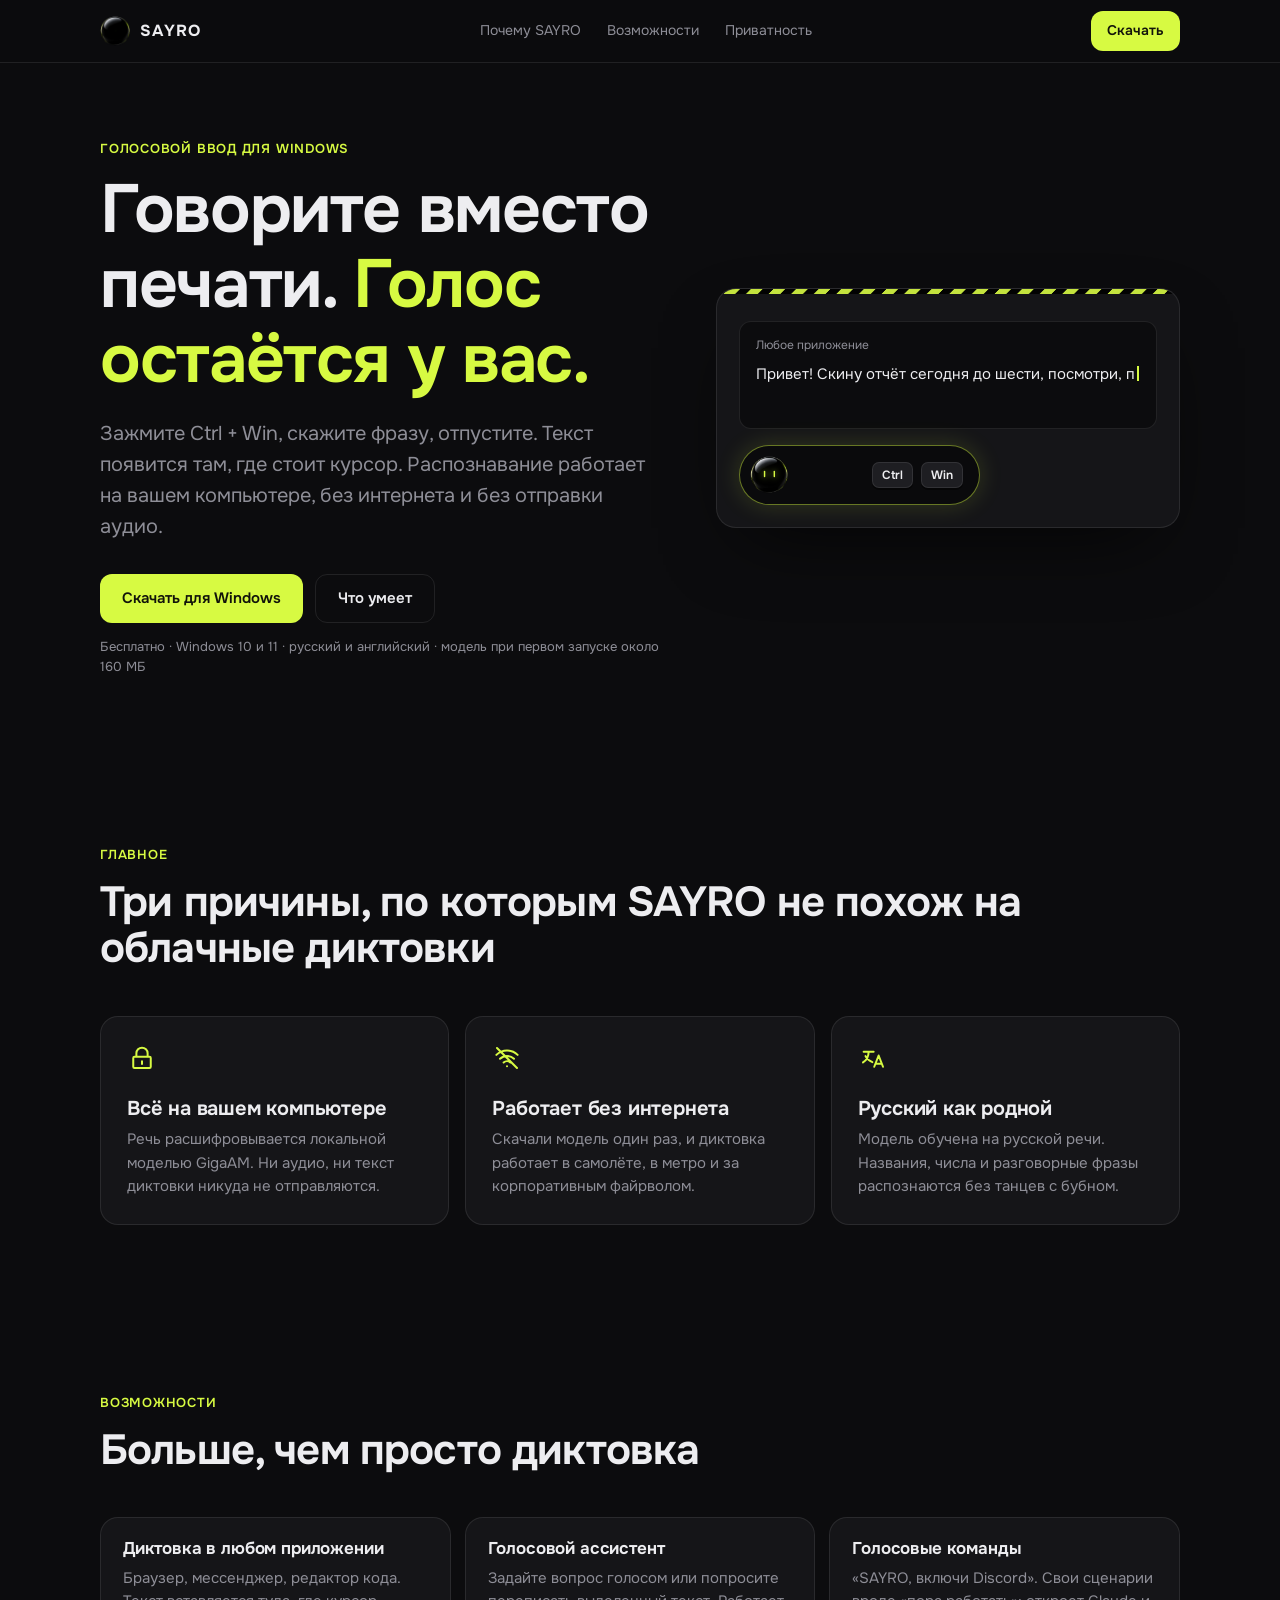
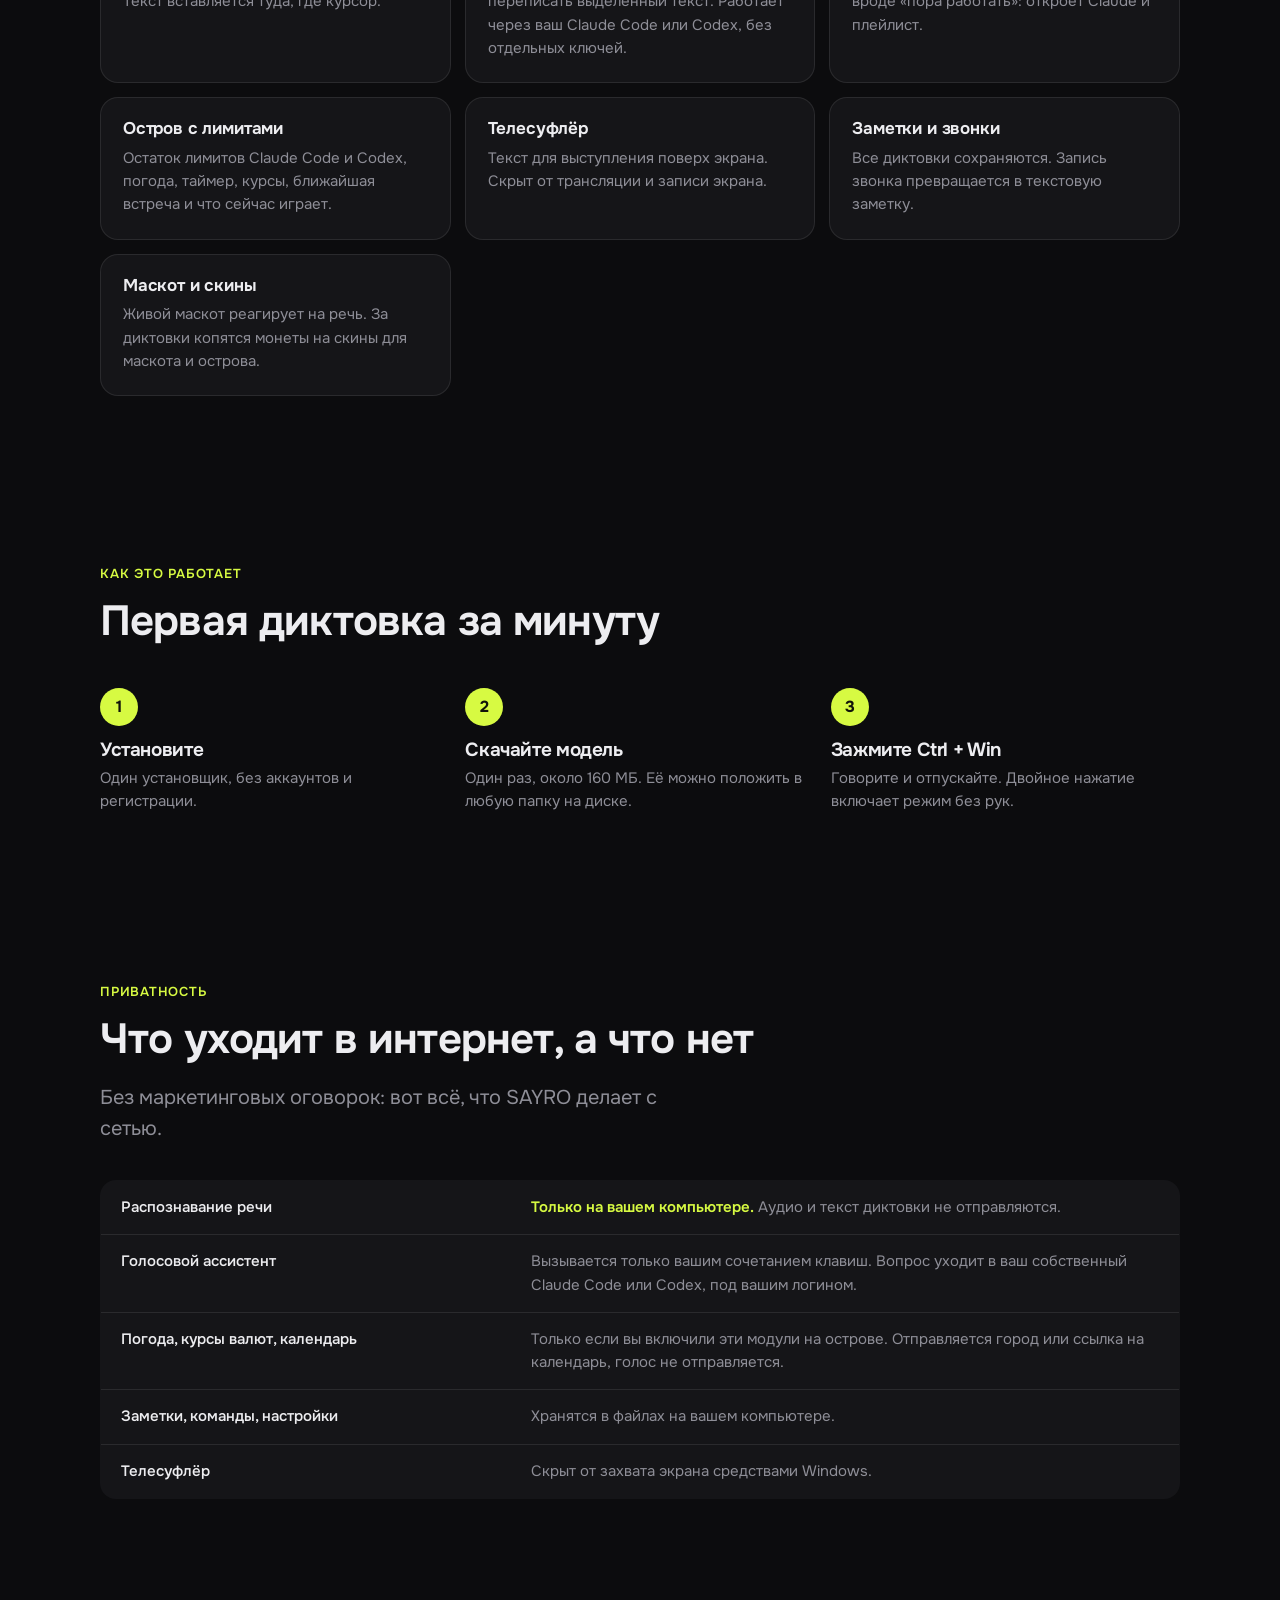
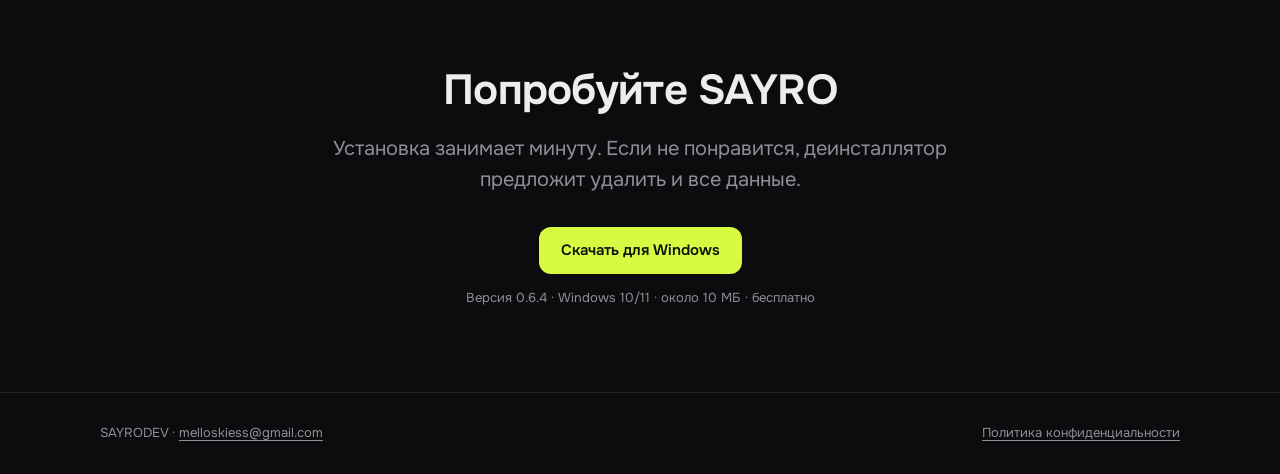
==== index.html @ d0d59bbf "SAYRO site 0.6.4" ====
<!doctype html>
<html lang="ru">
<head>
<meta charset="utf-8" />
<meta name="viewport" content="width=device-width, initial-scale=1" />
<title>SAYRO: голосовой ввод, который остаётся на вашем компьютере</title>
<meta name="description" content="Диктуйте в любом приложении Windows. Распознавание речи работает локально, без интернета, русский язык из коробки." />
<link rel="icon" href="orb.webp" />
<style>
  @font-face { font-family: Onest; font-weight: 100 900; font-display: swap; src: url(fonts/onest-cyrillic-wght-normal.woff2) format("woff2"); unicode-range: U+0301, U+0400-045F, U+0490-0491, U+04B0-04B1, U+2116; }
  @font-face { font-family: Onest; font-weight: 100 900; font-display: swap; src: url(fonts/onest-latin-wght-normal.woff2) format("woff2"); unicode-range: U+0000-00FF, U+0131, U+0152-0153, U+02BB-02BC, U+02C6, U+02DA, U+02DC, U+2000-206F, U+20AC, U+2122, U+2191, U+2193, U+2212, U+2215, U+FEFF, U+FFFD; }
  :root {
    --ink: #0c0c0e; --ink-2: #151518; --ink-3: #1e1e22; --line: rgba(255,255,255,.09);
    --text: #ededf0; --muted: #8e8e97; --lime: #d7fa42;
    --ease: cubic-bezier(.32,.72,0,1);
  }
  * { box-sizing: border-box; margin: 0; }
  html { scroll-behavior: smooth; }
  body { background: var(--ink); color: var(--text); font: 16px/1.55 Onest, system-ui, sans-serif; -webkit-font-smoothing: antialiased; }
  a { color: inherit; text-decoration: none; }
  .wrap { width: min(1080px, 100% - 40px); margin-inline: auto; }
  section { padding: 84px 0; }
  h1, h2, h3 { line-height: 1.1; letter-spacing: -.02em; font-weight: 650; }
  h1 { font-size: clamp(38px, 6.2vw, 68px); }
  h2 { font-size: clamp(28px, 4vw, 42px); }
  .eyebrow { color: var(--lime); font-size: 13px; font-weight: 600; letter-spacing: .06em; text-transform: uppercase; margin-bottom: 14px; }
  .lead { color: var(--muted); font-size: clamp(17px, 2vw, 20px); max-width: 620px; margin-top: 20px; }

  /* top bar */
  header { position: sticky; top: 0; z-index: 10; background: rgba(12,12,14,.8); backdrop-filter: blur(12px); border-bottom: 1px solid var(--line); }
  header .wrap { display: flex; align-items: center; justify-content: space-between; height: 62px; }
  .brand { display: flex; align-items: center; gap: 10px; font-weight: 700; letter-spacing: .08em; }
  .brand img { width: 30px; height: 30px; }
  nav { display: flex; gap: 26px; color: var(--muted); font-size: 14px; }
  nav a:hover { color: var(--text); }
  .btn { display: inline-flex; align-items: center; justify-content: center; gap: 8px; padding: 12px 22px; border-radius: 12px; font-weight: 600; font-size: 15px; background: var(--lime); color: #11130a; transition: transform .2s var(--ease), background .2s; }
  .btn:hover { background: #e2ff62; transform: translateY(-1px); }
  .btn.ghost { background: transparent; color: var(--text); border: 1px solid var(--line); }
  .btn.ghost:hover { background: rgba(255,255,255,.06); }
  header .btn { padding: 9px 16px; font-size: 14px; }

  /* hero */
  .hero { padding-top: 76px; }
  .hero-grid { display: grid; grid-template-columns: 1.1fr .9fr; gap: 48px; align-items: center; }
  .hero h1 em { font-style: normal; color: var(--lime); }
  .cta { display: flex; flex-wrap: wrap; gap: 12px; margin-top: 32px; }
  .fine { color: var(--muted); font-size: 13px; margin-top: 14px; }

  /* the live demo card */
  .demo { position: relative; background: var(--ink-2); border: 1px solid var(--line); border-radius: 20px; padding: 22px; box-shadow: 0 30px 80px -30px rgba(0,0,0,.8); overflow: hidden; }
  .demo::before { content: ""; position: absolute; inset: 0 0 auto 0; height: 5px; background: repeating-linear-gradient(135deg, #000 0 8px, var(--lime) 8px 16px); background-size: 22.6px 22.6px; animation: slide 1s linear infinite; opacity: .9; }
  @keyframes slide { to { background-position: 22.6px 0; } }
  .win { margin-top: 10px; background: var(--ink); border: 1px solid var(--line); border-radius: 12px; padding: 14px 16px; min-height: 108px; font-size: 15px; }
  .win small { display: block; color: var(--muted); font-size: 12px; margin-bottom: 8px; }
  .typed::after { content: ""; display: inline-block; width: 2px; height: 1em; margin-left: 2px; vertical-align: -2px; background: var(--lime); animation: blink 1s steps(1) infinite; }
  @keyframes blink { 50% { opacity: 0; } }
  .pillbar { display: flex; align-items: center; gap: 14px; margin-top: 16px; padding: 10px 16px 10px 10px; border-radius: 999px; background: #0a0a0c; border: 1px solid rgba(215,250,66,.45); box-shadow: 0 0 24px rgba(215,250,66,.16); width: fit-content; }
  .orb { position: relative; width: 38px; height: 38px; background: url(orb.webp) center / contain no-repeat; }
  .orb svg { position: absolute; inset: 0; filter: drop-shadow(0 0 3px #d7fa42); }
  .orb rect { fill: var(--lime); transform-box: fill-box; transform-origin: center; animation: blinkeye 4.8s ease-in-out infinite; }
  @keyframes blinkeye { 0%, 93%, 100% { transform: scaleY(1); } 96% { transform: scaleY(.1); } }
  .wave { display: flex; gap: 4px; align-items: center; height: 26px; }
  .wave i { width: 4px; border-radius: 3px; background: var(--lime); animation: wave 1s ease-in-out infinite; }
  @keyframes wave { 0%, 100% { height: 5px; } 50% { height: 22px; } }
  .keys { display: flex; gap: 8px; margin-left: 4px; }
  kbd { font: 600 12px/1 Onest, sans-serif; padding: 6px 9px; border-radius: 7px; background: var(--ink-3); border: 1px solid var(--line); box-shadow: 0 2px 0 rgba(0,0,0,.5); }

  /* pillars */
  .pillars { display: grid; grid-template-columns: repeat(3, 1fr); gap: 16px; margin-top: 44px; }
  .card { background: var(--ink-2); border: 1px solid var(--line); border-radius: 18px; padding: 26px; transition: border-color .25s var(--ease), transform .25s var(--ease); }
  .card:hover { border-color: rgba(215,250,66,.4); transform: translateY(-3px); }
  .card svg { color: var(--lime); margin-bottom: 18px; }
  .card h3 { font-size: 20px; margin-bottom: 8px; letter-spacing: -.01em; }
  .card p { color: var(--muted); font-size: 15px; }

  /* features */
  .feats { display: grid; grid-template-columns: repeat(auto-fill, minmax(280px, 1fr)); gap: 14px; margin-top: 44px; }
  .feats .card { padding: 22px; }
  .feats h3 { font-size: 17px; }

  /* steps */
  .steps { display: grid; grid-template-columns: repeat(3, 1fr); gap: 16px; margin-top: 44px; counter-reset: s; }
  .step { counter-increment: s; position: relative; padding-top: 52px; }
  .step::before { content: counter(s); position: absolute; top: 0; left: 0; width: 38px; height: 38px; display: grid; place-items: center; border-radius: 50%; background: var(--lime); color: #11130a; font-weight: 700; }
  .step h3 { font-size: 19px; margin-bottom: 6px; }
  .step p { color: var(--muted); font-size: 15px; }

  /* honesty table */
  table { width: 100%; border-collapse: collapse; margin-top: 36px; font-size: 15px; background: var(--ink-2); border: 1px solid var(--line); border-radius: 16px; overflow: hidden; }
  td { padding: 15px 20px; border-top: 1px solid var(--line); vertical-align: top; }
  tr:first-child td { border-top: 0; }
  td:first-child { font-weight: 550; width: 38%; }
  td:last-child { color: var(--muted); }
  .ok { color: var(--lime); font-weight: 600; }

  .plansrow { display: grid; grid-template-columns: repeat(2, 1fr); gap: 16px; margin-top: 36px; max-width: 640px; }
  .plansrow h3 { font-size: 17px; color: var(--muted); font-weight: 600; }
  .plansrow .price { font-size: 38px; font-weight: 650; letter-spacing: -.02em; color: var(--text); margin: 6px 0; }
  .plansrow .best { border-color: rgba(215,250,66,.5); }
  .incl { margin-top: 28px; padding-left: 20px; color: var(--muted); max-width: 640px; }
  .incl li + li { margin-top: 6px; }
  footer a { text-decoration: underline; text-underline-offset: 3px; }
  .final { text-align: center; }
  .final .lead { margin-inline: auto; }
  .final .cta { justify-content: center; }
  footer { border-top: 1px solid var(--line); padding: 30px 0; color: var(--muted); font-size: 13px; }
  footer .wrap { display: flex; justify-content: space-between; gap: 16px; flex-wrap: wrap; }

  .reveal { opacity: 0; transform: translateY(18px); transition: opacity .7s var(--ease), transform .7s var(--ease); }
  .reveal.in { opacity: 1; transform: none; }

  @media (max-width: 860px) {
    .hero-grid, .pillars, .steps, .plansrow { grid-template-columns: 1fr; }
    nav { display: none; }
    section { padding: 60px 0; }
    td:first-child { width: auto; }
  }
  @media (prefers-reduced-motion: reduce) {
    *, *::before { animation: none !important; transition: none !important; }
    .reveal { opacity: 1; transform: none; }
  }
</style>
</head>
<body>
<header>
  <div class="wrap">
    <a class="brand" href="#top"><img src="orb.webp" alt="" />SAYRO</a>
    <nav><a href="#why">Почему SAYRO</a><a href="#features">Возможности</a><a href="#privacy">Приватность</a></nav>
    <a class="btn" href="#download">Скачать</a>
  </div>
</header>

<main id="top">
  <section class="hero">
    <div class="wrap hero-grid">
      <div>
        <p class="eyebrow">Голосовой ввод для Windows</p>
        <h1>Говорите вместо печати. <em>Голос остаётся у вас.</em></h1>
        <p class="lead">Зажмите Ctrl + Win, скажите фразу, отпустите. Текст появится там, где стоит курсор. Распознавание работает на вашем компьютере, без интернета и без отправки аудио.</p>
        <div class="cta">
          <a class="btn" href="#download">Скачать для Windows</a>
          <a class="btn ghost" href="#features">Что умеет</a>
        </div>
        <p class="fine">Бесплатно · Windows 10 и 11 · русский и английский · модель при первом запуске около 160 МБ</p>
      </div>

      <div class="demo" aria-label="Пример диктовки">
        <div class="win"><small>Любое приложение</small><span class="typed" id="typed"></span></div>
        <div class="pillbar">
          <div class="orb"><svg viewBox="0 0 100 100"><rect x="36.4" y="38.6" width="3.8" height="17" rx="1.9"/><rect x="62.1" y="38.6" width="3.8" height="17" rx="1.9"/></svg></div>
          <div class="wave" aria-hidden="true">
            <i style="animation-delay:0s"></i><i style="animation-delay:.12s"></i><i style="animation-delay:.24s"></i><i style="animation-delay:.36s"></i><i style="animation-delay:.24s"></i><i style="animation-delay:.12s"></i><i style="animation-delay:0s"></i>
          </div>
          <div class="keys"><kbd>Ctrl</kbd><kbd>Win</kbd></div>
        </div>
      </div>
    </div>
  </section>

  <section id="why">
    <div class="wrap">
      <p class="eyebrow">Главное</p>
      <h2 class="reveal">Три причины, по которым SAYRO не похож на облачные диктовки</h2>
      <div class="pillars">
        <div class="card reveal">
          <svg width="30" height="30" viewBox="0 0 24 24" fill="none" stroke="currentColor" stroke-width="1.6" stroke-linecap="round" stroke-linejoin="round"><path d="M7.5 11V8.2a4.5 4.5 0 0 1 9 0V11M6 11h12a1 1 0 0 1 1 1v7a1 1 0 0 1-1 1H6a1 1 0 0 1-1-1v-7a1 1 0 0 1 1-1ZM12 14.6v2.2"/></svg>
          <h3>Всё на вашем компьютере</h3>
          <p>Речь расшифровывается локальной моделью GigaAM. Ни аудио, ни текст диктовки никуда не отправляются.</p>
        </div>
        <div class="card reveal">
          <svg width="30" height="30" viewBox="0 0 24 24" fill="none" stroke="currentColor" stroke-width="1.6" stroke-linecap="round" stroke-linejoin="round"><path d="M3.5 9.5a12 12 0 0 1 17 0M6.4 12.6a8 8 0 0 1 11.2 0M9.3 15.6a4 4 0 0 1 5.4 0M12 18.6h.01M4 4l16 16"/></svg>
          <h3>Работает без интернета</h3>
          <p>Скачали модель один раз, и диктовка работает в самолёте, в метро и за корпоративным файрволом.</p>
        </div>
        <div class="card reveal">
          <svg width="30" height="30" viewBox="0 0 24 24" fill="none" stroke="currentColor" stroke-width="1.6" stroke-linecap="round" stroke-linejoin="round"><path d="M4.5 7h8M8.5 7c0 4-2 7-4.5 8.5M6 10.5c1 2 3 3.8 5.5 4.8M13 19l3.5-9 3.5 9M14.2 16.5h4.6"/></svg>
          <h3>Русский как родной</h3>
          <p>Модель обучена на русской речи. Названия, числа и разговорные фразы распознаются без танцев с бубном.</p>
        </div>
      </div>
    </div>
  </section>

  <section id="features">
    <div class="wrap">
      <p class="eyebrow">Возможности</p>
      <h2 class="reveal">Больше, чем просто диктовка</h2>
      <div class="feats">
        <div class="card reveal"><h3>Диктовка в любом приложении</h3><p>Браузер, мессенджер, редактор кода. Текст вставляется туда, где курсор.</p></div>
        <div class="card reveal"><h3>Голосовой ассистент</h3><p>Задайте вопрос голосом или попросите переписать выделенный текст. Работает через ваш Claude Code или Codex, без отдельных ключей.</p></div>
        <div class="card reveal"><h3>Голосовые команды</h3><p>«SAYRO, включи Discord». Свои сценарии вроде «пора работать»: откроет Claude и плейлист.</p></div>
        <div class="card reveal"><h3>Остров с лимитами</h3><p>Остаток лимитов Claude Code и Codex, погода, таймер, курсы, ближайшая встреча и что сейчас играет.</p></div>
        <div class="card reveal"><h3>Телесуфлёр</h3><p>Текст для выступления поверх экрана. Скрыт от трансляции и записи экрана.</p></div>
        <div class="card reveal"><h3>Заметки и звонки</h3><p>Все диктовки сохраняются. Запись звонка превращается в текстовую заметку.</p></div>
        <div class="card reveal"><h3>Маскот и скины</h3><p>Живой маскот реагирует на речь. За диктовки копятся монеты на скины для маскота и острова.</p></div>
      </div>
    </div>
  </section>

  <section>
    <div class="wrap">
      <p class="eyebrow">Как это работает</p>
      <h2 class="reveal">Первая диктовка за минуту</h2>
      <div class="steps">
        <div class="step reveal"><h3>Установите</h3><p>Один установщик, без аккаунтов и регистрации.</p></div>
        <div class="step reveal"><h3>Скачайте модель</h3><p>Один раз, около 160 МБ. Её можно положить в любую папку на диске.</p></div>
        <div class="step reveal"><h3>Зажмите Ctrl + Win</h3><p>Говорите и отпускайте. Двойное нажатие включает режим без рук.</p></div>
      </div>
    </div>
  </section>

  <section id="privacy">
    <div class="wrap">
      <p class="eyebrow">Приватность</p>
      <h2 class="reveal">Что уходит в интернет, а что нет</h2>
      <p class="lead">Без маркетинговых оговорок: вот всё, что SAYRO делает с сетью.</p>
      <table class="reveal">
        <tr><td>Распознавание речи</td><td><span class="ok">Только на вашем компьютере.</span> Аудио и текст диктовки не отправляются.</td></tr>
        <tr><td>Голосовой ассистент</td><td>Вызывается только вашим сочетанием клавиш. Вопрос уходит в ваш собственный Claude Code или Codex, под вашим логином.</td></tr>
        <tr><td>Погода, курсы валют, календарь</td><td>Только если вы включили эти модули на острове. Отправляется город или ссылка на календарь, голос не отправляется.</td></tr>
        <tr><td>Заметки, команды, настройки</td><td>Хранятся в файлах на вашем компьютере.</td></tr>
        <tr><td>Телесуфлёр</td><td>Скрыт от захвата экрана средствами Windows.</td></tr>
      </table>
    </div>
  </section>

  
  <section id="download" class="final">
    <div class="wrap">
      <h2 class="reveal">Попробуйте SAYRO</h2>
      <p class="lead">Установка занимает минуту. Если не понравится, деинсталлятор предложит удалить и все данные.</p>
      <div class="cta">
        <a class="btn" href="/updates/SAYRO_0.6.4_x64-setup.exe" download>Скачать для Windows</a>
      </div>
      <p class="fine">Версия 0.6.4 · Windows 10/11 · около 10 МБ · бесплатно</p>
    </div>
  </section>
</main>

<footer>
  <div class="wrap">
    
    <span>SAYRODEV · <a href="mailto:melloskiess@gmail.com">melloskiess@gmail.com</a></span>
    <span><a href="/legal/privacy">Политика конфиденциальности</a></span>
  </div>
</footer>

<script>
  // The demo types a phrase in a loop.
  (function () {
    var el = document.getElementById("typed");
    var phrases = [
      "Привет! Скину отчёт сегодня до шести, посмотри, пожалуйста, цифры за квартал.",
      "Напомни Ане, что созвон перенесли на четверг, на одиннадцать утра.",
      "Добавь в задачи: подготовить презентацию для клиента и отправить договор."
    ];
    var i = 0, j = 0, dir = 1;
    if (window.matchMedia("(prefers-reduced-motion: reduce)").matches) { el.textContent = phrases[0]; return; }
    function tick() {
      var p = phrases[i];
      j += dir;
      el.textContent = p.slice(0, j);
      var wait = dir > 0 ? 38 : 14;
      if (dir > 0 && j >= p.length) { dir = -1; wait = 2400; }
      else if (dir < 0 && j <= 0) { dir = 1; i = (i + 1) % phrases.length; wait = 500; }
      setTimeout(tick, wait);
    }
    tick();
  })();
  // Blocks fade in as they come into view.
  (function () {
    var els = document.querySelectorAll(".reveal");
    if (!("IntersectionObserver" in window)) { els.forEach(function (e) { e.classList.add("in"); }); return; }
    var io = new IntersectionObserver(function (entries) {
      entries.forEach(function (e) { if (e.isIntersecting) { e.target.classList.add("in"); io.unobserve(e.target); } });
    }, { threshold: 0.15 });
    els.forEach(function (e) { io.observe(e); });
  })();
</script>
</body>
</html>
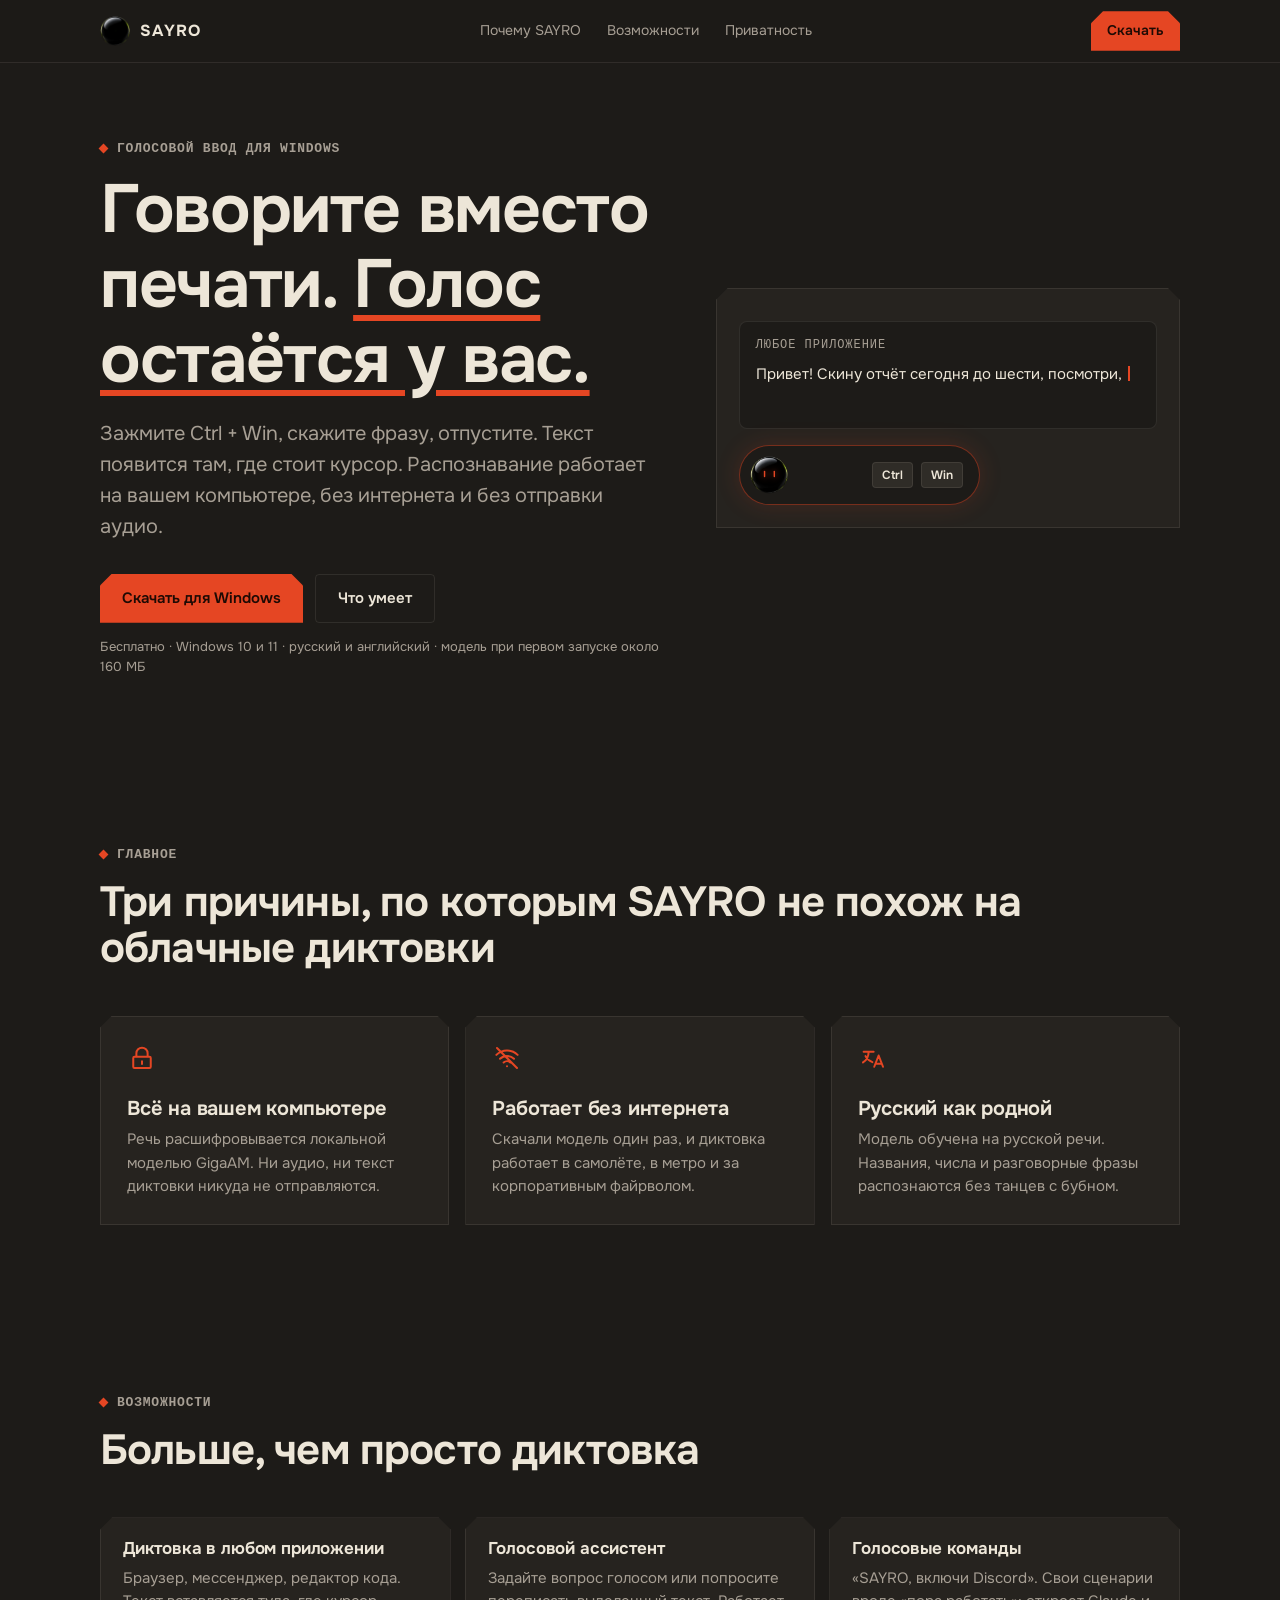
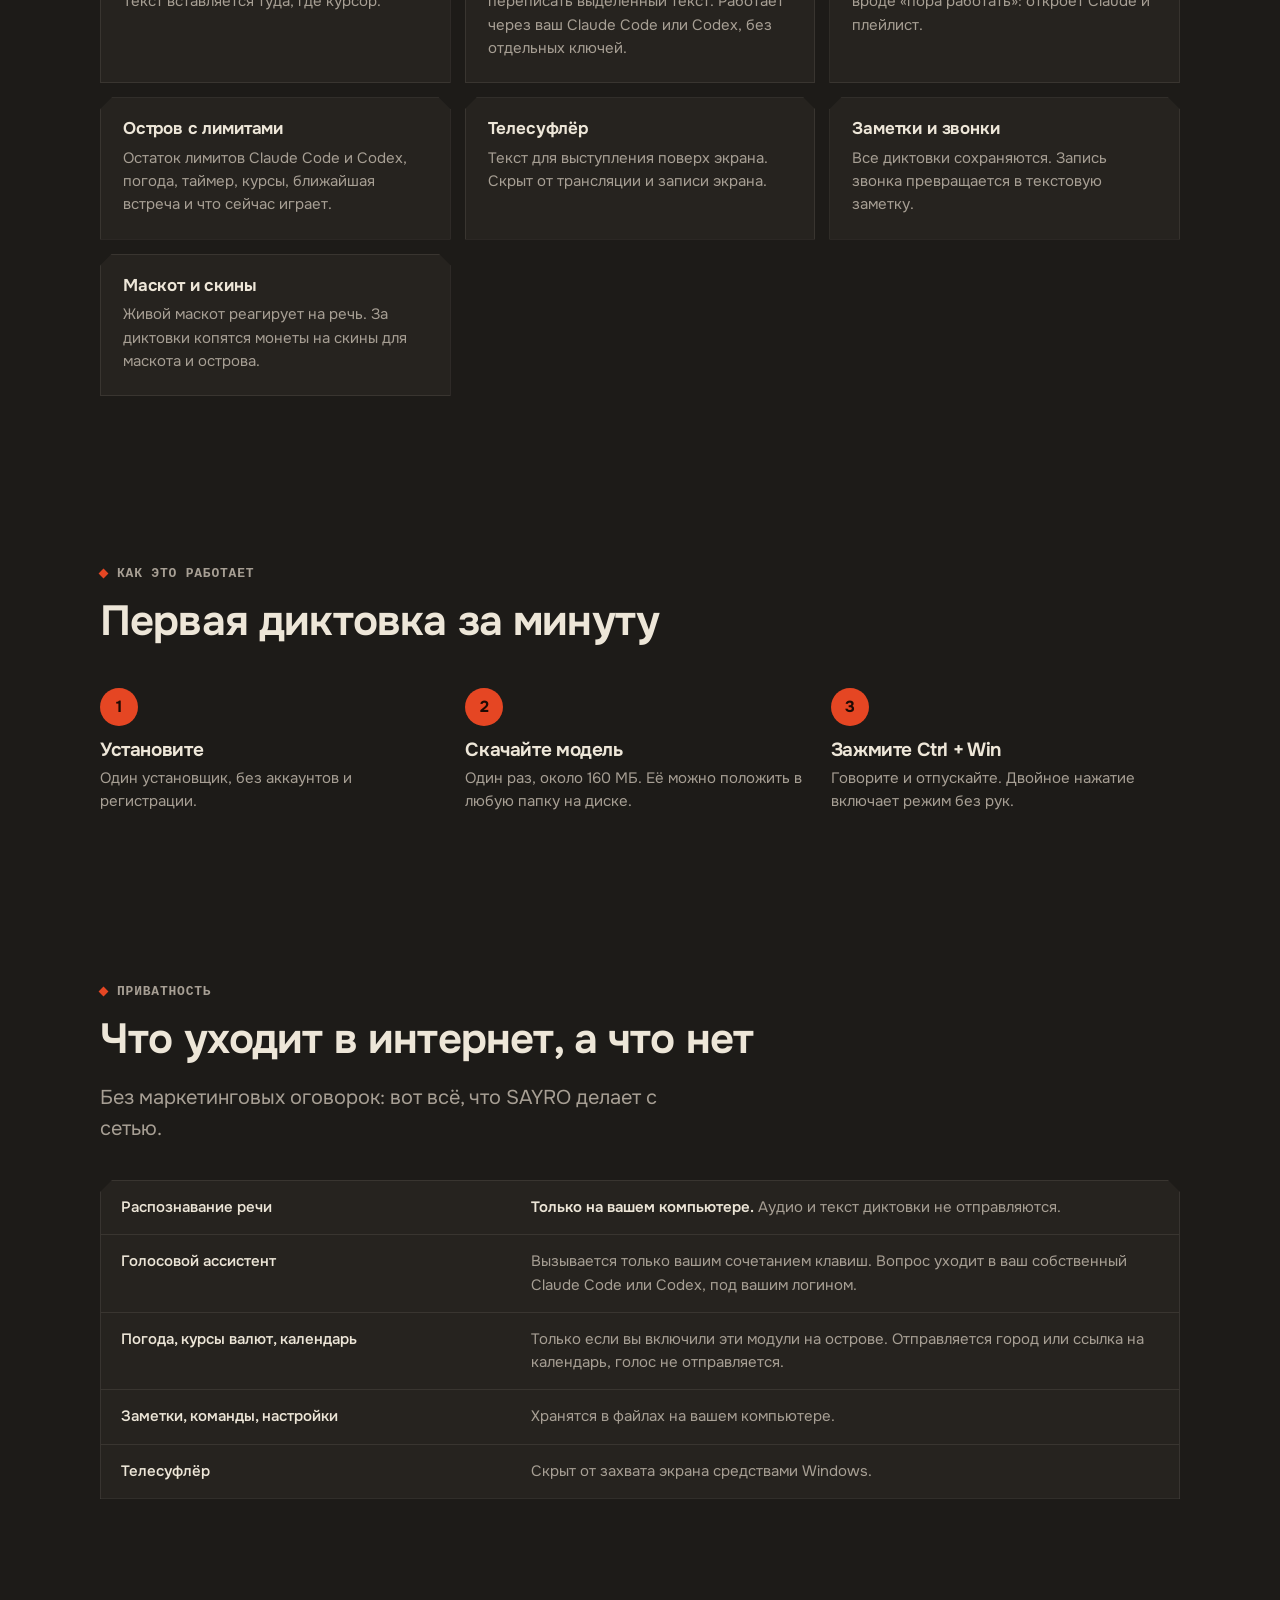
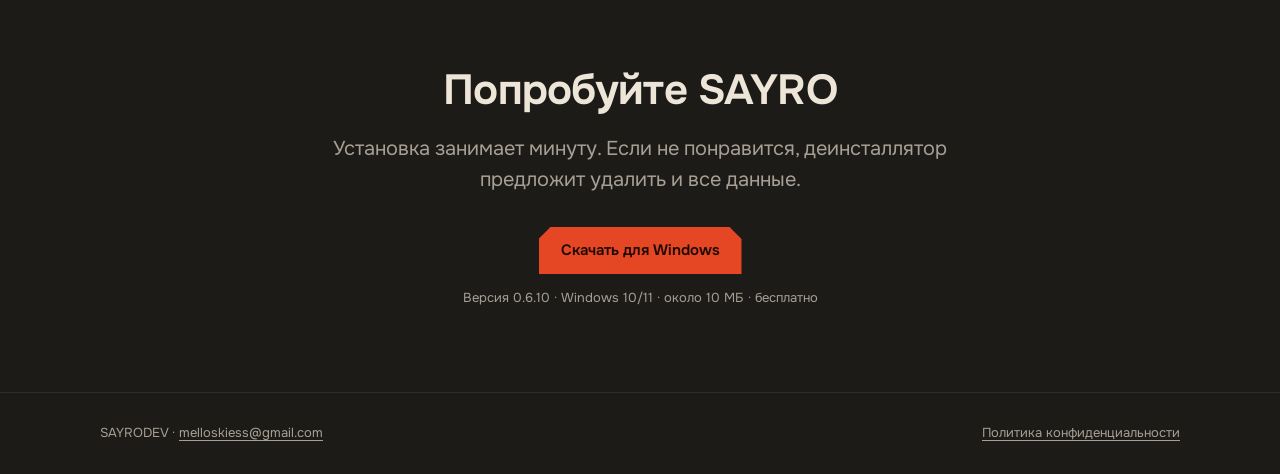
==== commit 98cb2955: "SAYRO 0.6.10" ====
--- a/index.html
+++ b/index.html
@@ -10,8 +10,10 @@
   @font-face { font-family: Onest; font-weight: 100 900; font-display: swap; src: url(fonts/onest-cyrillic-wght-normal.woff2) format("woff2"); unicode-range: U+0301, U+0400-045F, U+0490-0491, U+04B0-04B1, U+2116; }
   @font-face { font-family: Onest; font-weight: 100 900; font-display: swap; src: url(fonts/onest-latin-wght-normal.woff2) format("woff2"); unicode-range: U+0000-00FF, U+0131, U+0152-0153, U+02BB-02BC, U+02C6, U+02DA, U+02DC, U+2000-206F, U+20AC, U+2122, U+2191, U+2193, U+2212, U+2215, U+FEFF, U+FFFD; }
   :root {
-    --ink: #0c0c0e; --ink-2: #151518; --ink-3: #1e1e22; --line: rgba(255,255,255,.09);
-    --text: #ededf0; --muted: #8e8e97; --lime: #d7fa42;
+    --ink: #1d1b18; --ink-2: #26231f; --ink-3: #2f2c27; --line: rgba(237,230,216,.09);
+    --text: #ede6d8; --muted: #a79f94; --plasma: #e54623; --plasma-hi: #f05a36; --plasma-ink: #1e0a04;
+    --mono: ui-monospace, Consolas, monospace;
+    --chamfer: polygon(12px 0, calc(100% - 12px) 0, 100% 12px, 100% 100%, 0 100%, 0 12px);
     --ease: cubic-bezier(.32,.72,0,1);
   }
   * { box-sizing: border-box; margin: 0; }
@@ -23,53 +25,56 @@
   h1, h2, h3 { line-height: 1.1; letter-spacing: -.02em; font-weight: 650; }
   h1 { font-size: clamp(38px, 6.2vw, 68px); }
   h2 { font-size: clamp(28px, 4vw, 42px); }
-  .eyebrow { color: var(--lime); font-size: 13px; font-weight: 600; letter-spacing: .06em; text-transform: uppercase; margin-bottom: 14px; }
+  .eyebrow { color: var(--muted); font-family: var(--mono); font-size: 13px; font-weight: 600; letter-spacing: .06em; text-transform: uppercase; margin-bottom: 14px; }
+  .eyebrow::before { content: ""; display: inline-block; width: 7px; height: 7px; margin-right: 10px; background: var(--plasma); transform: rotate(45deg); }
+  :focus-visible { outline: 2px solid var(--plasma); outline-offset: 2px; }
   .lead { color: var(--muted); font-size: clamp(17px, 2vw, 20px); max-width: 620px; margin-top: 20px; }
 
   /* top bar */
-  header { position: sticky; top: 0; z-index: 10; background: rgba(12,12,14,.8); backdrop-filter: blur(12px); border-bottom: 1px solid var(--line); }
+  header { position: sticky; top: 0; z-index: 10; background: rgba(29,27,24,.8); backdrop-filter: blur(12px); border-bottom: 1px solid var(--line); }
   header .wrap { display: flex; align-items: center; justify-content: space-between; height: 62px; }
   .brand { display: flex; align-items: center; gap: 10px; font-weight: 700; letter-spacing: .08em; }
   .brand img { width: 30px; height: 30px; }
   nav { display: flex; gap: 26px; color: var(--muted); font-size: 14px; }
   nav a:hover { color: var(--text); }
-  .btn { display: inline-flex; align-items: center; justify-content: center; gap: 8px; padding: 12px 22px; border-radius: 12px; font-weight: 600; font-size: 15px; background: var(--lime); color: #11130a; transition: transform .2s var(--ease), background .2s; }
-  .btn:hover { background: #e2ff62; transform: translateY(-1px); }
-  .btn.ghost { background: transparent; color: var(--text); border: 1px solid var(--line); }
-  .btn.ghost:hover { background: rgba(255,255,255,.06); }
+  .btn { position: relative; isolation: isolate; display: inline-flex; align-items: center; justify-content: center; gap: 8px; padding: 12px 22px; border-radius: 0; font-weight: 600; font-size: 15px; background: transparent; color: var(--plasma-ink); transition: transform .2s var(--ease), background .2s; }
+  .btn::before { content: ""; position: absolute; inset: 0; z-index: -1; background: var(--plasma); clip-path: var(--chamfer); transition: background .2s; }
+  .btn:hover { transform: translateY(-1px); }
+  .btn:hover::before { background: var(--plasma-hi); }
+  .btn.ghost::before { content: none; }
+  .btn.ghost { border-radius: 4px; background: transparent; color: var(--text); border: 1px solid var(--line); }
+  .btn.ghost:hover { background: rgba(237,230,216,.06); }
   header .btn { padding: 9px 16px; font-size: 14px; }
 
   /* hero */
   .hero { padding-top: 76px; }
   .hero-grid { display: grid; grid-template-columns: 1.1fr .9fr; gap: 48px; align-items: center; }
-  .hero h1 em { font-style: normal; color: var(--lime); }
+  .hero h1 em { font-style: normal; color: var(--text); text-decoration: underline; text-decoration-color: var(--plasma); text-underline-offset: .12em; }
   .cta { display: flex; flex-wrap: wrap; gap: 12px; margin-top: 32px; }
   .fine { color: var(--muted); font-size: 13px; margin-top: 14px; }
 
   /* the live demo card */
-  .demo { position: relative; background: var(--ink-2); border: 1px solid var(--line); border-radius: 20px; padding: 22px; box-shadow: 0 30px 80px -30px rgba(0,0,0,.8); overflow: hidden; }
-  .demo::before { content: ""; position: absolute; inset: 0 0 auto 0; height: 5px; background: repeating-linear-gradient(135deg, #000 0 8px, var(--lime) 8px 16px); background-size: 22.6px 22.6px; animation: slide 1s linear infinite; opacity: .9; }
-  @keyframes slide { to { background-position: 22.6px 0; } }
-  .win { margin-top: 10px; background: var(--ink); border: 1px solid var(--line); border-radius: 12px; padding: 14px 16px; min-height: 108px; font-size: 15px; }
-  .win small { display: block; color: var(--muted); font-size: 12px; margin-bottom: 8px; }
-  .typed::after { content: ""; display: inline-block; width: 2px; height: 1em; margin-left: 2px; vertical-align: -2px; background: var(--lime); animation: blink 1s steps(1) infinite; }
+  .demo { position: relative; background: var(--ink-2); border: 1px solid var(--line); border-radius: 0; clip-path: var(--chamfer); padding: 22px; box-shadow: 0 30px 80px -30px rgba(29,27,24,.8); overflow: hidden; }
+  .win { margin-top: 10px; background: var(--ink); border: 1px solid var(--line); border-radius: 8px; padding: 14px 16px; min-height: 108px; font-size: 15px; }
+  .win small { font-family: var(--mono); text-transform: uppercase; letter-spacing: .08em; display: block; color: var(--muted); font-size: 12px; margin-bottom: 8px; }
+  .typed::after { content: ""; display: inline-block; width: 2px; height: 1em; margin-left: 2px; vertical-align: -2px; background: var(--plasma); animation: blink 1s steps(1) infinite; }
   @keyframes blink { 50% { opacity: 0; } }
-  .pillbar { display: flex; align-items: center; gap: 14px; margin-top: 16px; padding: 10px 16px 10px 10px; border-radius: 999px; background: #0a0a0c; border: 1px solid rgba(215,250,66,.45); box-shadow: 0 0 24px rgba(215,250,66,.16); width: fit-content; }
+  .pillbar { display: flex; align-items: center; gap: 14px; margin-top: 16px; padding: 10px 16px 10px 10px; border-radius: 999px; background: var(--ink); border: 1px solid rgba(229,70,35,.45); box-shadow: 0 0 24px rgba(229,70,35,.16); width: fit-content; }
   .orb { position: relative; width: 38px; height: 38px; background: url(orb.webp) center / contain no-repeat; }
-  .orb svg { position: absolute; inset: 0; filter: drop-shadow(0 0 3px #d7fa42); }
-  .orb rect { fill: var(--lime); transform-box: fill-box; transform-origin: center; animation: blinkeye 4.8s ease-in-out infinite; }
+  .orb svg { position: absolute; inset: 0; filter: drop-shadow(0 0 3px #e54623); }
+  .orb rect { fill: var(--plasma); transform-box: fill-box; transform-origin: center; animation: blinkeye 4.8s ease-in-out infinite; }
   @keyframes blinkeye { 0%, 93%, 100% { transform: scaleY(1); } 96% { transform: scaleY(.1); } }
   .wave { display: flex; gap: 4px; align-items: center; height: 26px; }
-  .wave i { width: 4px; border-radius: 3px; background: var(--lime); animation: wave 1s ease-in-out infinite; }
+  .wave i { width: 4px; border-radius: 3px; background: var(--plasma); animation: wave 1s ease-in-out infinite; }
   @keyframes wave { 0%, 100% { height: 5px; } 50% { height: 22px; } }
   .keys { display: flex; gap: 8px; margin-left: 4px; }
-  kbd { font: 600 12px/1 Onest, sans-serif; padding: 6px 9px; border-radius: 7px; background: var(--ink-3); border: 1px solid var(--line); box-shadow: 0 2px 0 rgba(0,0,0,.5); }
+  kbd { font: 600 12px/1 Onest, sans-serif; padding: 6px 9px; border-radius: 4px; background: var(--ink-3); border: 1px solid var(--line); box-shadow: 0 2px 0 rgba(29,27,24,.5); }
 
   /* pillars */
   .pillars { display: grid; grid-template-columns: repeat(3, 1fr); gap: 16px; margin-top: 44px; }
-  .card { background: var(--ink-2); border: 1px solid var(--line); border-radius: 18px; padding: 26px; transition: border-color .25s var(--ease), transform .25s var(--ease); }
-  .card:hover { border-color: rgba(215,250,66,.4); transform: translateY(-3px); }
-  .card svg { color: var(--lime); margin-bottom: 18px; }
+  .card { background: var(--ink-2); border: 1px solid var(--line); border-radius: 0; clip-path: var(--chamfer); padding: 26px; transition: border-color .25s var(--ease), transform .25s var(--ease); }
+  .card:hover { border-color: rgba(229,70,35,.4); transform: translateY(-3px); }
+  .card svg { color: var(--plasma); margin-bottom: 18px; }
   .card h3 { font-size: 20px; margin-bottom: 8px; letter-spacing: -.01em; }
   .card p { color: var(--muted); font-size: 15px; }
 
@@ -81,22 +86,22 @@
   /* steps */
   .steps { display: grid; grid-template-columns: repeat(3, 1fr); gap: 16px; margin-top: 44px; counter-reset: s; }
   .step { counter-increment: s; position: relative; padding-top: 52px; }
-  .step::before { content: counter(s); position: absolute; top: 0; left: 0; width: 38px; height: 38px; display: grid; place-items: center; border-radius: 50%; background: var(--lime); color: #11130a; font-weight: 700; }
+  .step::before { content: counter(s); position: absolute; top: 0; left: 0; width: 38px; height: 38px; display: grid; place-items: center; border-radius: 50%; background: var(--plasma); color: var(--plasma-ink); font-weight: 700; }
   .step h3 { font-size: 19px; margin-bottom: 6px; }
   .step p { color: var(--muted); font-size: 15px; }
 
   /* honesty table */
-  table { width: 100%; border-collapse: collapse; margin-top: 36px; font-size: 15px; background: var(--ink-2); border: 1px solid var(--line); border-radius: 16px; overflow: hidden; }
+  table { width: 100%; border-collapse: collapse; margin-top: 36px; font-size: 15px; background: var(--ink-2); border: 1px solid var(--line); border-radius: 0; clip-path: var(--chamfer); overflow: hidden; }
   td { padding: 15px 20px; border-top: 1px solid var(--line); vertical-align: top; }
   tr:first-child td { border-top: 0; }
   td:first-child { font-weight: 550; width: 38%; }
   td:last-child { color: var(--muted); }
-  .ok { color: var(--lime); font-weight: 600; }
+  .ok { color: var(--text); font-weight: 600; }
 
   .plansrow { display: grid; grid-template-columns: repeat(2, 1fr); gap: 16px; margin-top: 36px; max-width: 640px; }
   .plansrow h3 { font-size: 17px; color: var(--muted); font-weight: 600; }
   .plansrow .price { font-size: 38px; font-weight: 650; letter-spacing: -.02em; color: var(--text); margin: 6px 0; }
-  .plansrow .best { border-color: rgba(215,250,66,.5); }
+  .plansrow .best { border-color: rgba(229,70,35,.5); }
   .incl { margin-top: 28px; padding-left: 20px; color: var(--muted); max-width: 640px; }
   .incl li + li { margin-top: 6px; }
   footer a { text-decoration: underline; text-underline-offset: 3px; }
@@ -230,9 +235,9 @@
       <h2 class="reveal">Попробуйте SAYRO</h2>
       <p class="lead">Установка занимает минуту. Если не понравится, деинсталлятор предложит удалить и все данные.</p>
       <div class="cta">
-        <a class="btn" href="/updates/SAYRO_0.6.4_x64-setup.exe" download>Скачать для Windows</a>
-      </div>
-      <p class="fine">Версия 0.6.4 · Windows 10/11 · около 10 МБ · бесплатно</p>
+        <a class="btn" href="/updates/SAYRO_0.6.10_x64-setup.exe" download>Скачать для Windows</a>
+      </div>
+      <p class="fine">Версия 0.6.10 · Windows 10/11 · около 10 МБ · бесплатно</p>
     </div>
   </section>
 </main>
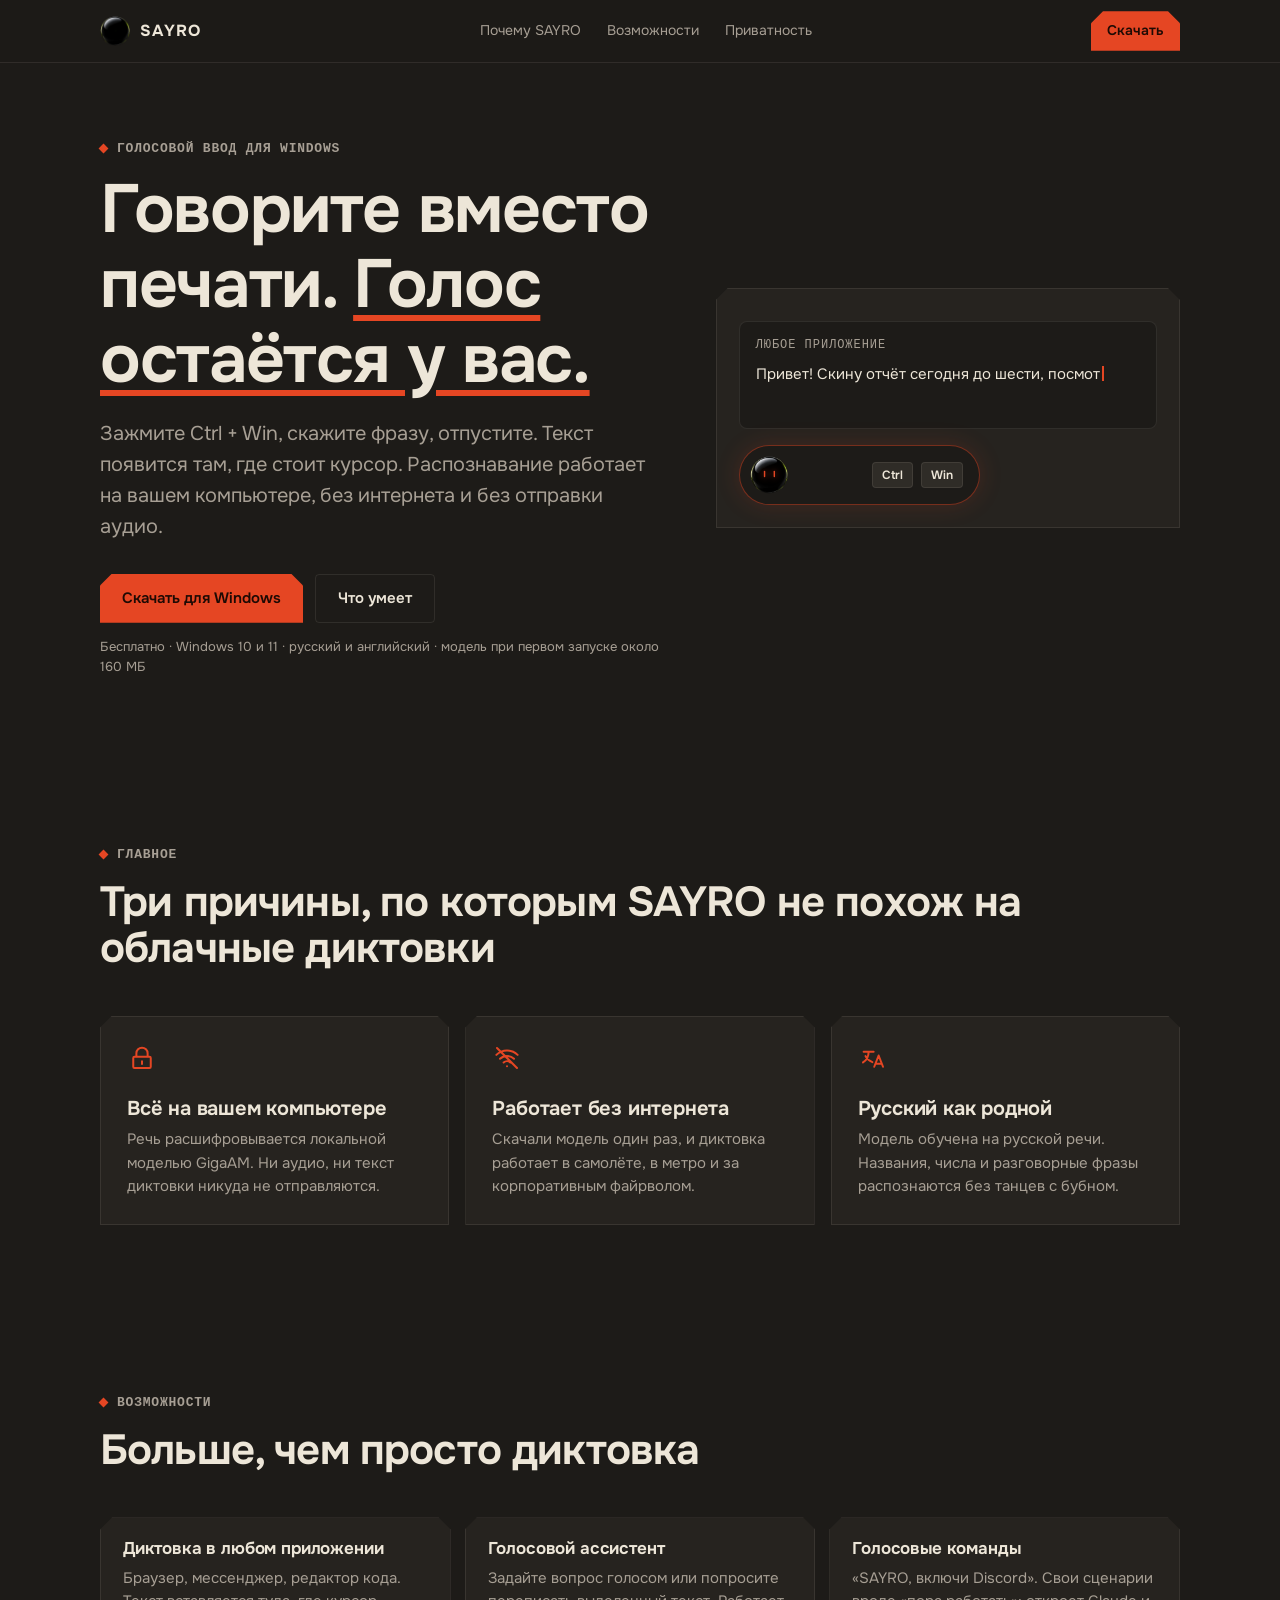
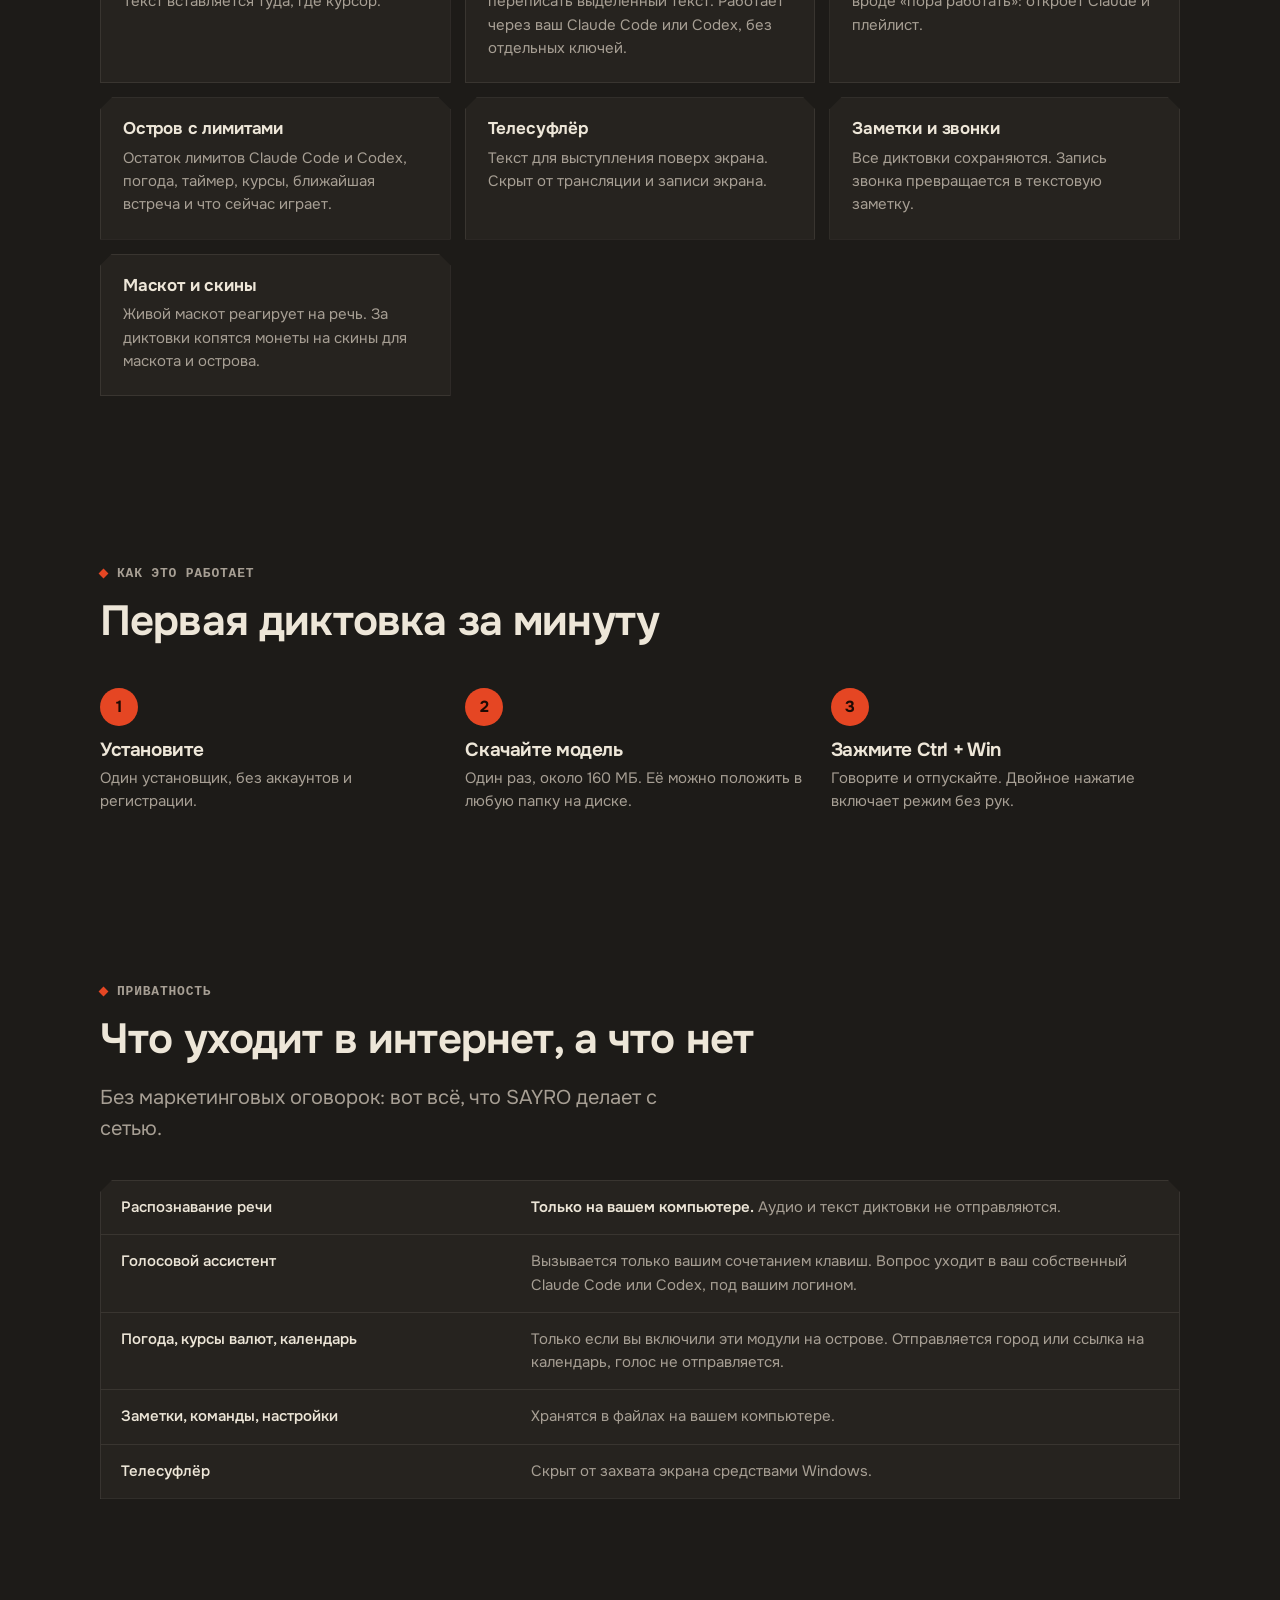
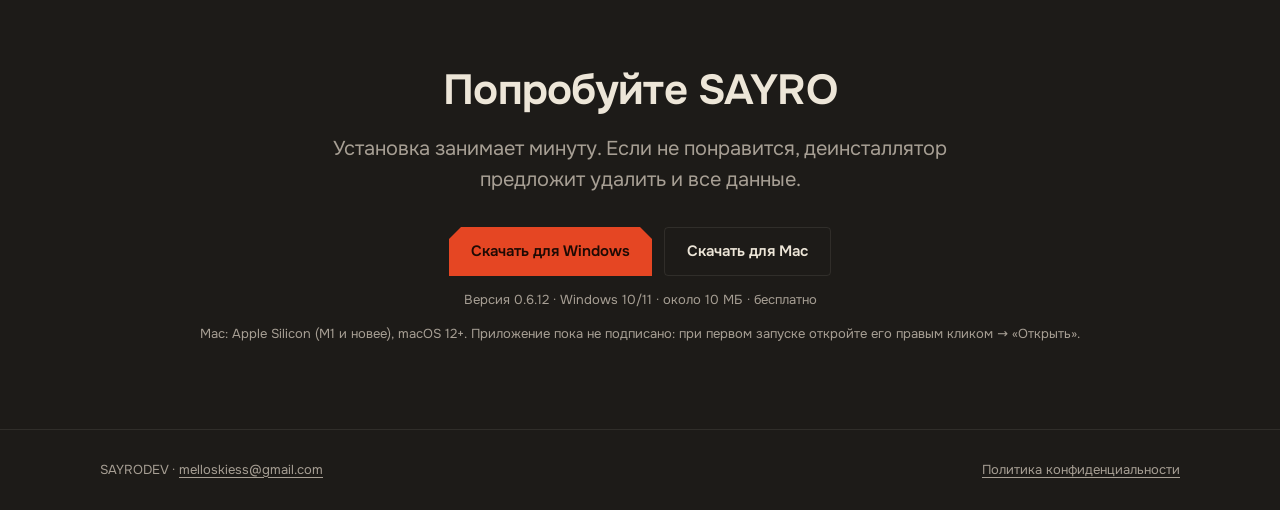
==== commit 2af89348: "SAYRO 0.6.12, Mac download" ====
--- a/index.html
+++ b/index.html
@@ -235,9 +235,11 @@
       <h2 class="reveal">Попробуйте SAYRO</h2>
       <p class="lead">Установка занимает минуту. Если не понравится, деинсталлятор предложит удалить и все данные.</p>
       <div class="cta">
-        <a class="btn" href="/updates/SAYRO_0.6.10_x64-setup.exe" download>Скачать для Windows</a>
-      </div>
-      <p class="fine">Версия 0.6.10 · Windows 10/11 · около 10 МБ · бесплатно</p>
+        <a class="btn" href="/updates/SAYRO_0.6.12_x64-setup.exe" download>Скачать для Windows</a>
+        <a class="btn ghost" href="/updates/SAYRO_0.6.12_aarch64.dmg" download>Скачать для Mac</a>
+      </div>
+      <p class="fine">Версия 0.6.12 · Windows 10/11 · около 10 МБ · бесплатно</p>
+      <p class="fine">Mac: Apple Silicon (M1 и новее), macOS 12+. Приложение пока не подписано: при первом запуске откройте его правым кликом → «Открыть».</p>
     </div>
   </section>
 </main>
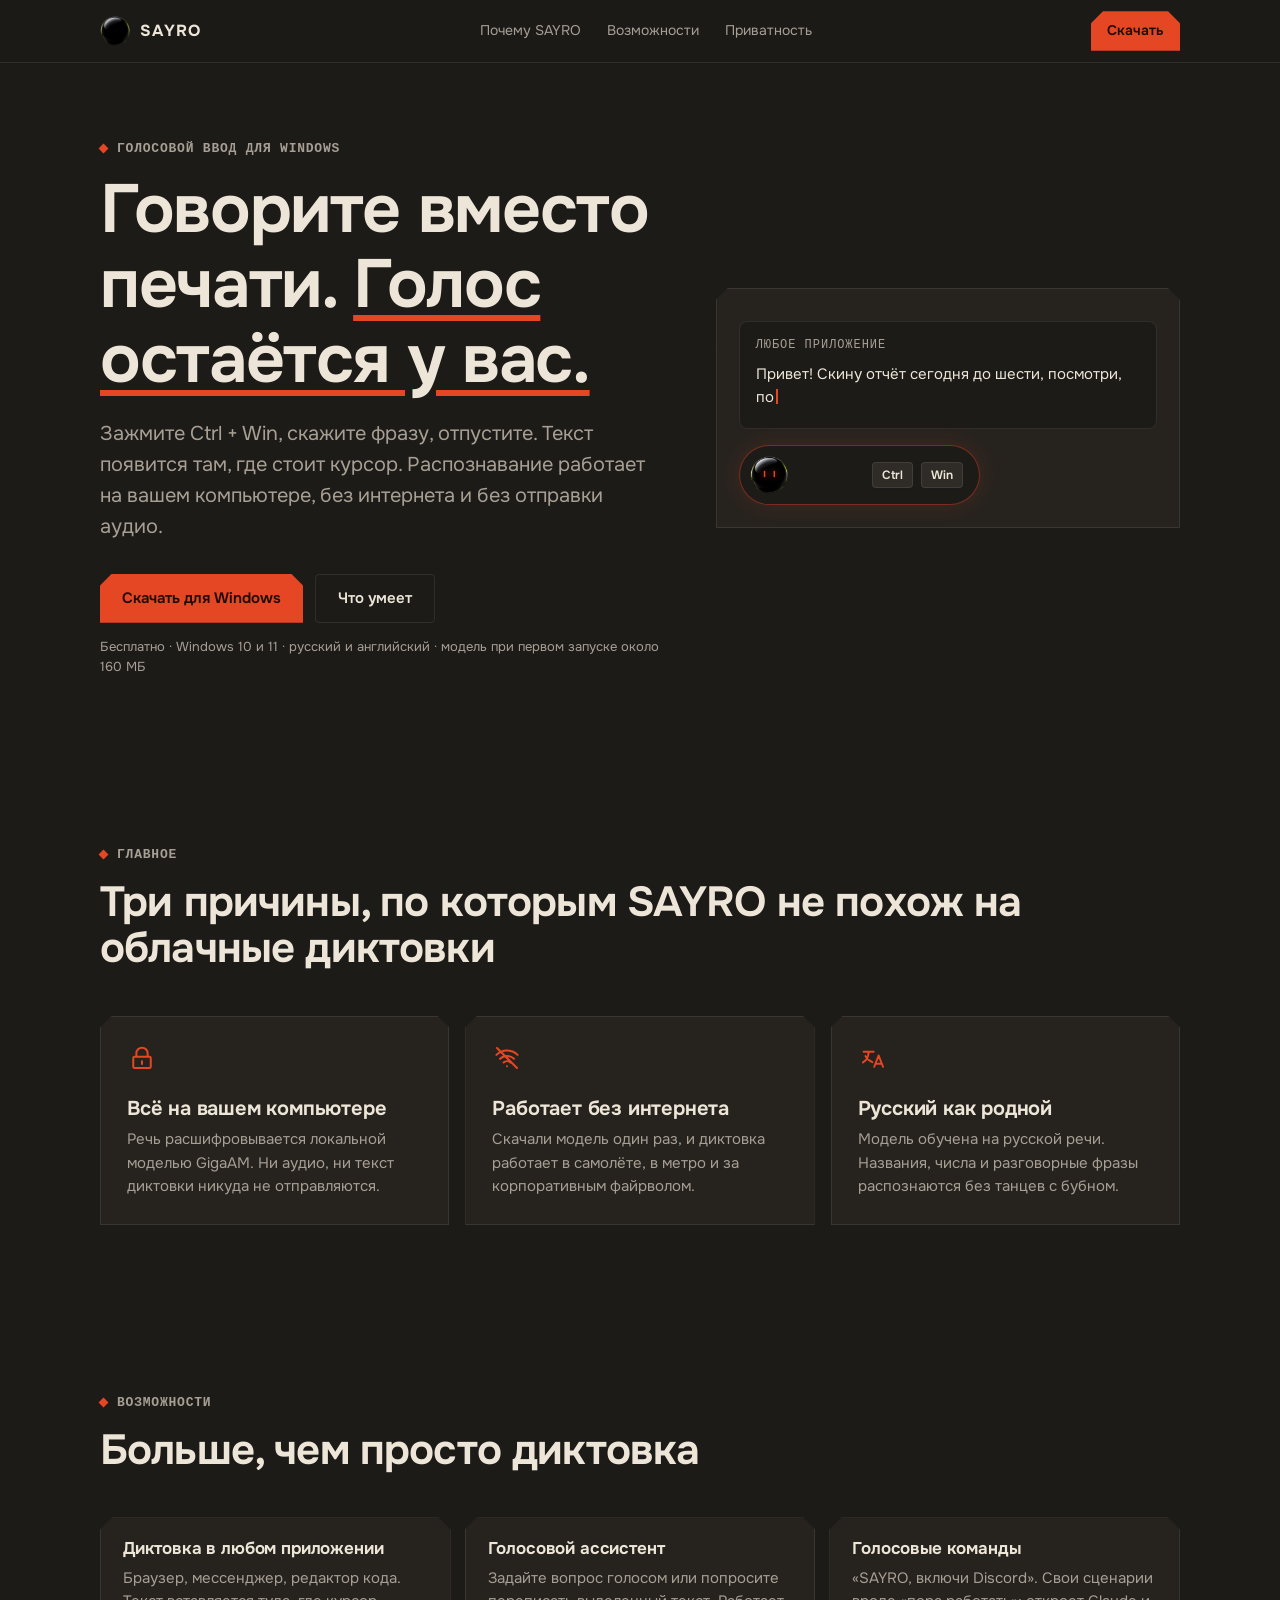
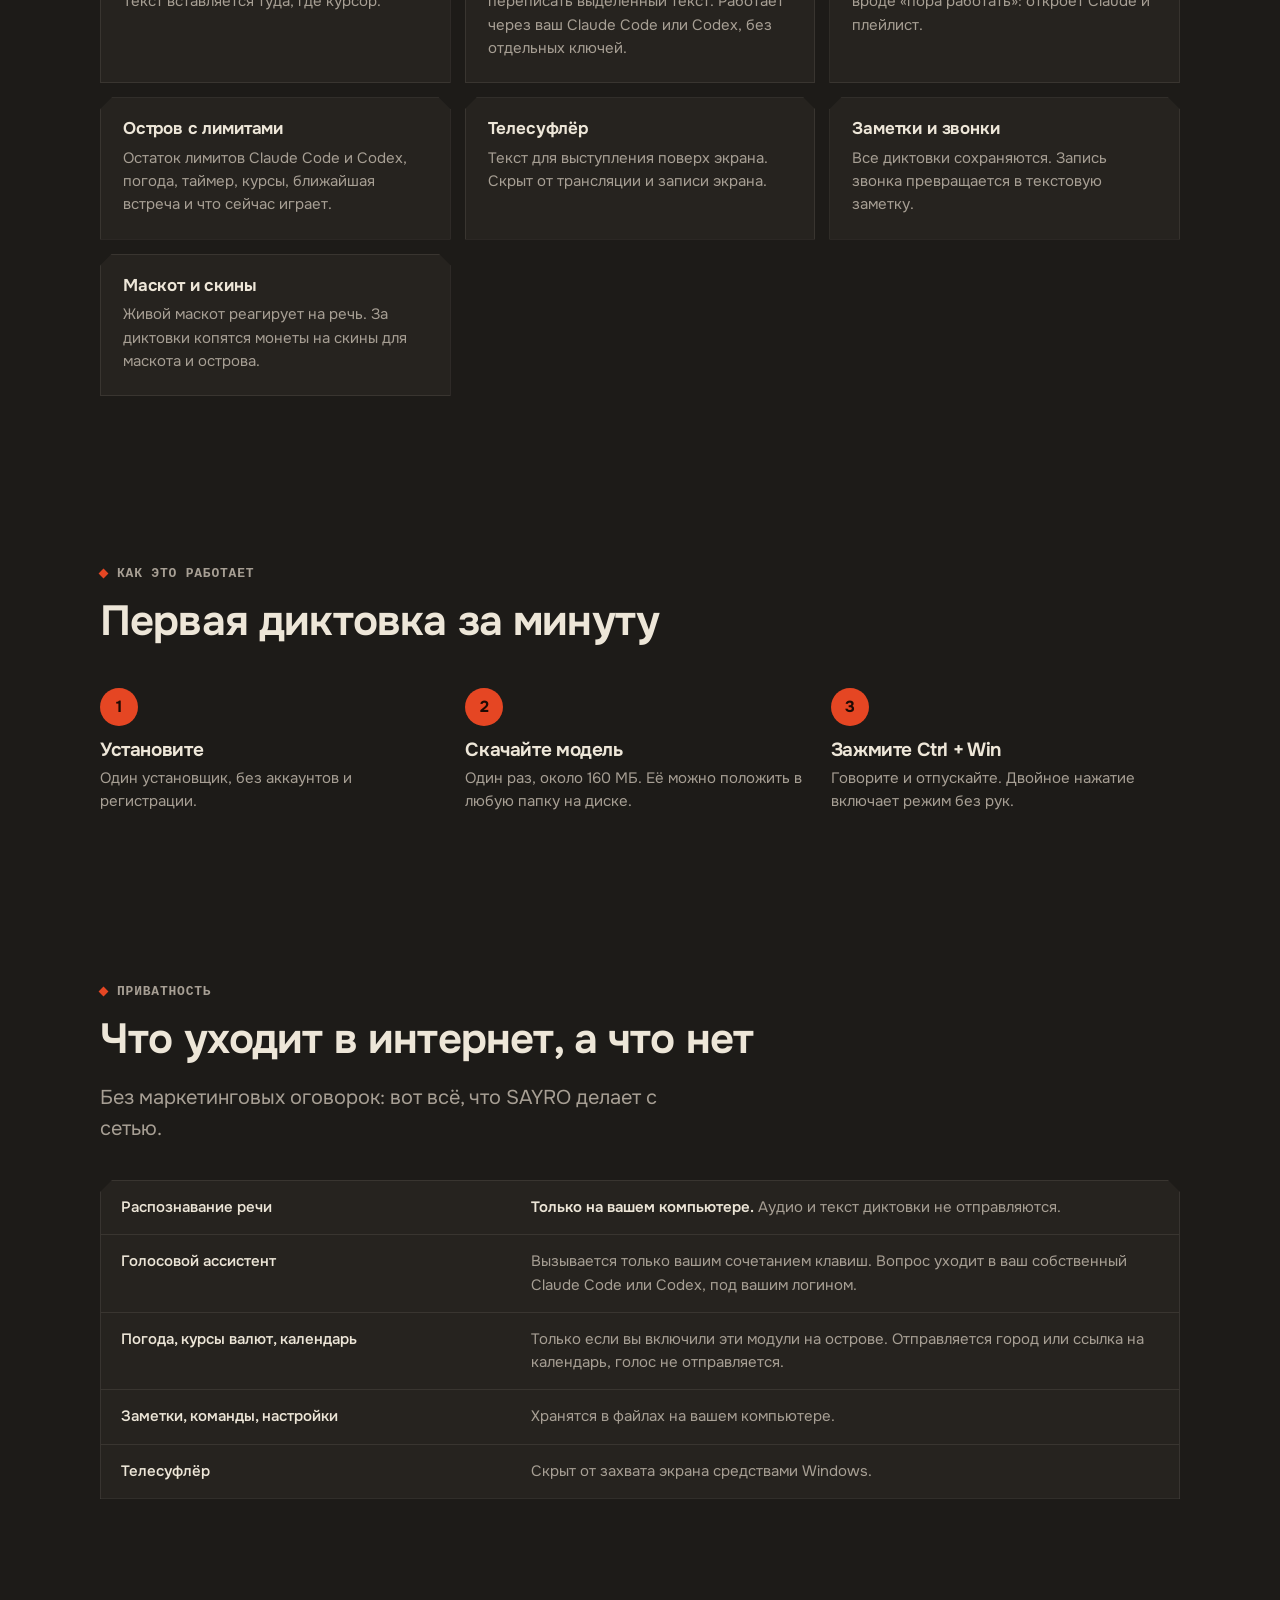
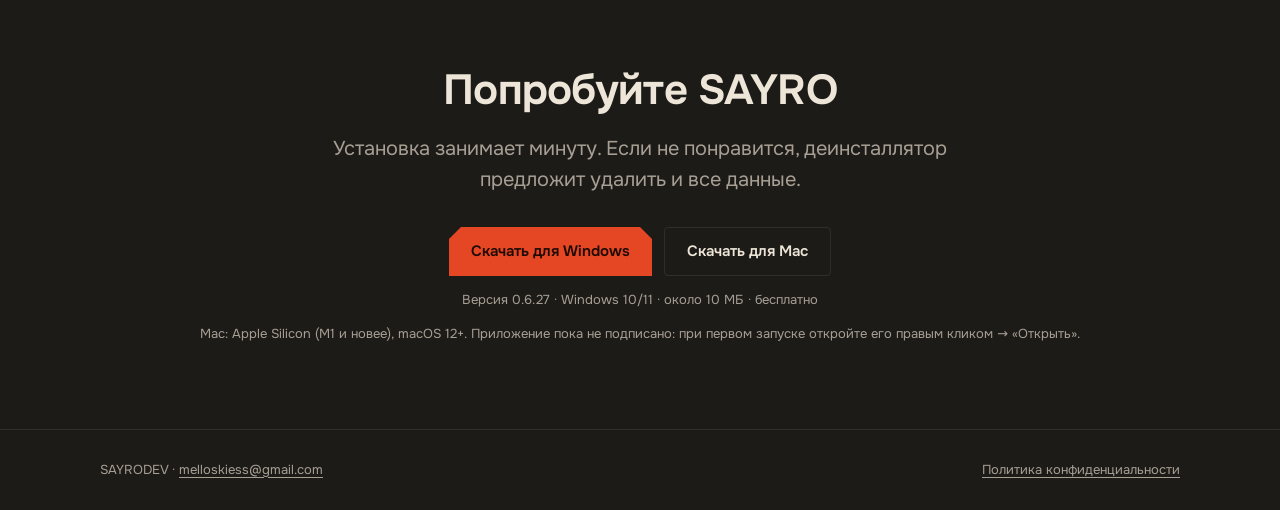
==== commit 5bac0702: "SAYRO 0.6.27" ====
--- a/index.html
+++ b/index.html
@@ -235,10 +235,10 @@
       <h2 class="reveal">Попробуйте SAYRO</h2>
       <p class="lead">Установка занимает минуту. Если не понравится, деинсталлятор предложит удалить и все данные.</p>
       <div class="cta">
-        <a class="btn" href="/updates/SAYRO_0.6.12_x64-setup.exe" download>Скачать для Windows</a>
+        <a class="btn" href="/updates/SAYRO_0.6.27_x64-setup.exe" download>Скачать для Windows</a>
         <a class="btn ghost" href="/updates/SAYRO_0.6.12_aarch64.dmg" download>Скачать для Mac</a>
       </div>
-      <p class="fine">Версия 0.6.12 · Windows 10/11 · около 10 МБ · бесплатно</p>
+      <p class="fine">Версия 0.6.27 · Windows 10/11 · около 10 МБ · бесплатно</p>
       <p class="fine">Mac: Apple Silicon (M1 и новее), macOS 12+. Приложение пока не подписано: при первом запуске откройте его правым кликом → «Открыть».</p>
     </div>
   </section>
